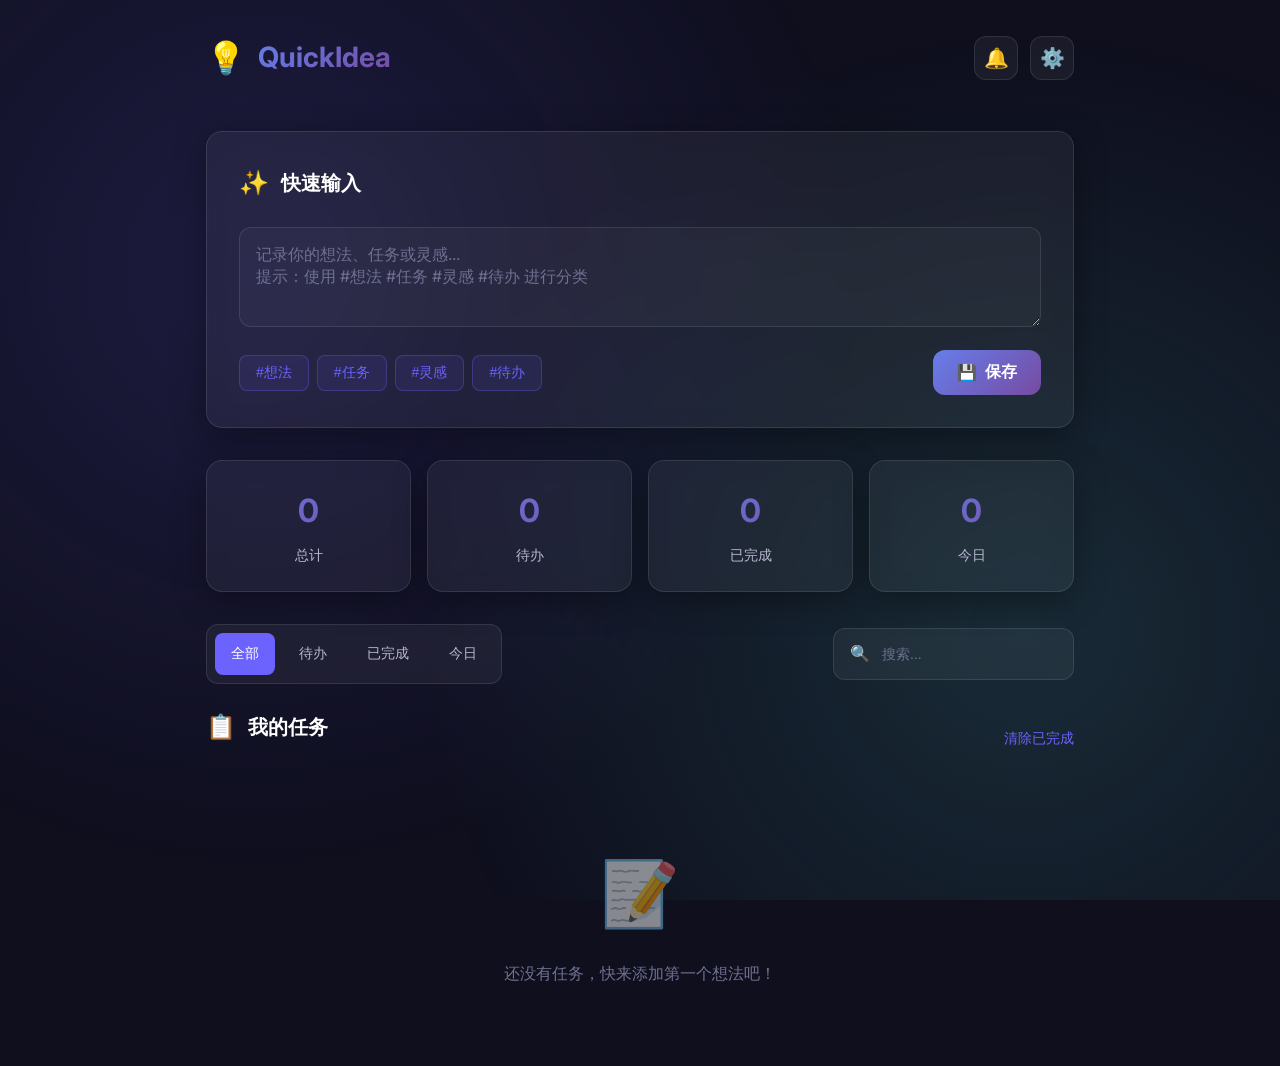
==== quick-idea/index.html @ 9cdc332f "feat: 实现交互式 AI 向导功能 - 添加 InteractiveAIWizard 类，支持逐步引导式任务拆解 - 用户输入 #灵感 标签后自动启动向导 - 支持多轮选择，每次选择后 AI 提供" ====
<!DOCTYPE html>
<html lang="zh-CN">

<head>
    <meta charset="UTF-8">
    <meta name="viewport" content="width=device-width, initial-scale=1.0">
    <meta name="description" content="QuickIdea - 3秒记录想法，0思考管理任务">
    <meta name="theme-color" content="#1a1a2e">
    <title>QuickIdea - 快速想法管理</title>
    <link rel="stylesheet" href="styles.css">
    <link rel="preconnect" href="https://fonts.googleapis.com">
    <link rel="preconnect" href="https://fonts.gstatic.com" crossorigin>
    <link href="https://fonts.googleapis.com/css2?family=Inter:wght@400;500;600;700&display=swap" rel="stylesheet">
</head>

<body>
    <!-- 背景装饰 -->
    <div class="bg-decoration"></div>

    <!-- 主容器 -->
    <div class="container">
        <!-- 头部 -->
        <header class="header">
            <div class="logo">
                <span class="logo-icon">💡</span>
                <h1>QuickIdea</h1>
            </div>
            <div class="header-actions">
                <button id="notificationBtn" class="btn-icon" title="开启提醒">
                    <span class="icon">🔔</span>
                </button>
                <button id="settingsBtn" class="btn-icon" title="设置">
                    <span class="icon">⚙️</span>
                </button>
            </div>
        </header>

        <!-- 快速输入区 -->
        <section class="quick-input-section">
            <div class="glass-card">
                <h2 class="section-title">
                    <span class="icon">✨</span>
                    快速输入
                </h2>
                <form id="quickInputForm">
                    <textarea id="ideaInput" class="idea-input"
                        placeholder="记录你的想法、任务或灵感...&#10;提示：使用 #想法 #任务 #灵感 #待办 进行分类" rows="3"></textarea>

                    <div class="input-actions">
                        <div class="tag-buttons">
                            <button type="button" class="tag-btn" data-tag="想法">#想法</button>
                            <button type="button" class="tag-btn" data-tag="任务">#任务</button>
                            <button type="button" class="tag-btn" data-tag="灵感">#灵感</button>
                            <button type="button" class="tag-btn" data-tag="待办">#待办</button>
                        </div>
                        <button type="submit" class="btn-primary">
                            <span class="icon">💾</span>
                            保存
                        </button>
                    </div>
                </form>

                <!-- AI 分析提示（输入框下方） -->
                <div id="aiPrompt" class="ai-prompt" style="display: none;">
                    <div class="ai-prompt-content glass-card">
                        <span class="icon">💡</span>
                        <span class="ai-prompt-text">检测到灵感，需要 AI 帮你拆解吗？</span>
                        <div class="ai-prompt-actions">
                            <button id="aiAnalyzeBtn" class="btn-ai">✨ AI 智能拆解</button>
                            <button id="aiSkipBtn" class="btn-text-small">📝 直接保存</button>
                        </div>
                    </div>
                </div>
            </div>
        </section>

        <!-- 任务统计 -->
        <section class="stats-section">
            <div class="stats-grid">
                <div class="stat-card glass-card">
                    <div class="stat-value" id="totalCount">0</div>
                    <div class="stat-label">总计</div>
                </div>
                <div class="stat-card glass-card">
                    <div class="stat-value" id="todoCount">0</div>
                    <div class="stat-label">待办</div>
                </div>
                <div class="stat-card glass-card">
                    <div class="stat-value" id="completedCount">0</div>
                    <div class="stat-label">已完成</div>
                </div>
                <div class="stat-card glass-card">
                    <div class="stat-value" id="todayCount">0</div>
                    <div class="stat-label">今日</div>
                </div>
            </div>
        </section>

        <!-- 筛选和搜索 -->
        <section class="filter-section">
            <div class="filter-controls">
                <div class="filter-tabs">
                    <button class="filter-tab active" data-filter="all">全部</button>
                    <button class="filter-tab" data-filter="todo">待办</button>
                    <button class="filter-tab" data-filter="completed">已完成</button>
                    <button class="filter-tab" data-filter="today">今日</button>
                </div>
                <div class="search-box">
                    <span class="icon">🔍</span>
                    <input type="text" id="searchInput" placeholder="搜索...">
                </div>
            </div>
        </section>

        <!-- 任务列表 -->
        <section class="tasks-section">
            <div class="tasks-header">
                <h2 class="section-title">
                    <span class="icon">📋</span>
                    我的任务
                </h2>
                <button id="clearCompletedBtn" class="btn-text">清除已完成</button>
            </div>

            <div id="tasksList" class="tasks-list">
                <!-- 任务项将通过 JavaScript 动态生成 -->
            </div>

            <div id="emptyState" class="empty-state">
                <div class="empty-icon">📝</div>
                <p>还没有任务，快来添加第一个想法吧！</p>
            </div>
        </section>
    </div>

    <!-- 设置面板（模态框） -->
    <div id="settingsModal" class="modal">
        <div class="modal-content glass-card">
            <div class="modal-header">
                <h2>设置</h2>
                <button class="btn-close" id="closeSettingsBtn">×</button>
            </div>
            <div class="modal-body">
                <div class="settings-section">
                    <h3>通知设置</h3>
                    <div class="setting-item">
                        <label>
                            <input type="checkbox" id="morningNotification" checked>
                            <span>晨间提醒（9:00）</span>
                        </label>
                    </div>
                    <div class="setting-item">
                        <label>
                            <input type="checkbox" id="eveningNotification" checked>
                            <span>晚间回顾（21:00）</span>
                        </label>
                    </div>
                </div>

                <div class="settings-section">
                    <h3>🤖 AI 功能设置</h3>
                    <div class="setting-item">
                        <label>Gemini API Key</label>
                        <input type="password" id="geminiApiKey" class="api-key-input"
                            placeholder="输入你的 Gemini API Key">
                        <a href="https://aistudio.google.com/app/apikey" target="_blank" class="help-link">
                            获取 API Key →
                        </a>
                    </div>
                    <div class="setting-item">
                        <label>
                            <input type="checkbox" id="autoAiPrompt" checked>
                            <span>检测到 #灵感 标签时自动提示 AI 分析</span>
                        </label>
                    </div>
                    <button id="testAiConnectionBtn" class="btn-secondary">测试 AI 连接</button>
                </div>

                <div class="settings-section">
                    <h3>数据管理</h3>
                    <button id="exportDataBtn" class="btn-secondary">导出数据</button>
                    <button id="clearDataBtn" class="btn-danger">清除所有数据</button>
                </div>

                <div class="settings-section">
                    <h3>关于</h3>
                    <p class="about-text">
                        QuickIdea v1.0<br>
                        让想法捕捉像发微信一样简单
                    </p>
                </div>
            </div>
        </div>
    </div>

    <!-- AI 分析结果模态框 -->
    <div id="aiAnalysisModal" class="modal">
        <div class="modal-content glass-card">
            <div class="modal-header">
                <h2>🤖 AI 分析结果</h2>
                <button class="btn-close" id="closeAnalysisBtn">×</button>
            </div>
            <div class="modal-body">
                <div id="analysisResult" class="analysis-result">
                    <div class="analysis-loading">
                        <div class="spinner"></div>
                        <p>AI 正在分析中...</p>
                    </div>
                </div>
                <div class="modal-actions">
                    <button id="viewBreakdownBtn" class="btn-primary" style="display: none;">
                        查看拆解方案
                    </button>
                    <button id="saveDirectBtn" class="btn-secondary">
                        直接保存
                    </button>
                </div>
            </div>
        </div>
    </div>

    <!-- 任务拆解预览模态框 -->
    <div id="breakdownModal" class="modal">
        <div class="modal-content glass-card modal-large">
            <div class="modal-header">
                <h2>📋 任务拆解方案</h2>
                <button class="btn-close" id="closeBreakdownBtn">×</button>
            </div>
            <div class="modal-body">
                <div id="breakdownResult" class="breakdown-result">
                    <div class="breakdown-loading">
                        <div class="spinner"></div>
                        <p>AI 正在生成拆解方案...</p>
                    </div>
                </div>
                <div class="modal-actions">
                    <button id="confirmBreakdownBtn" class="btn-primary" style="display: none;">
                        确认并保存
                    </button>
                    <button id="cancelBreakdownBtn" class="btn-secondary">
                        取消
                    </button>
                </div>
            </div>
        </div>
    </div>

    <!-- 日历录入模态框 -->
    <div id="calendarModal" class="modal">
        <div class="modal-content glass-card">
            <div class="modal-header">
                <h2>📅 录入日历</h2>
                <button class="btn-close" id="closeCalendarBtn">×</button>
            </div>
            <div class="modal-body">
                <div class="calendar-info">
                    <div class="info-row">
                        <span class="info-label">任务：</span>
                        <span id="calendarTaskName" class="info-value"></span>
                    </div>
                    <div class="info-row">
                        <span class="info-label">建议完成日期：</span>
                        <span id="calendarDueDate" class="info-value"></span>
                    </div>
                    <div class="info-row">
                        <span class="info-label">距离现在：</span>
                        <span id="calendarDaysUntil" class="info-value"></span>
                    </div>
                </div>

                <div class="calendar-options">
                    <h3>录入方式：</h3>
                    <label class="radio-option">
                        <input type="radio" name="calendarType" value="ical" checked>
                        <span>📥 下载 iCal 文件（推荐）</span>
                    </label>
                    <label class="radio-option">
                        <input type="radio" name="calendarType" value="google">
                        <span>📆 Google Calendar（即将推出）</span>
                    </label>
                    <label class="radio-option">
                        <input type="radio" name="calendarType" value="feishu">
                        <span>📱 飞书日历（即将推出）</span>
                    </label>
                </div>

                <div class="modal-actions">
                    <button id="confirmCalendarBtn" class="btn-primary">
                        确认录入
                    </button>
                    <button id="skipCalendarBtn" class="btn-secondary">
                        跳过
                    </button>
                </div>
            </div>
        </div>
    </div>

    <script type="module" src="expert-prompts.js"></script>
    <script type="module" src="ai-assistant.js"></script>
    <script type="module" src="ai-wizard.js"></script>
    <script type="module" src="calendar-integration.js"></script>
    <script src="app.js"></script>
    <script src="notification.js"></script>
</body>

</html>
---- quick-idea/styles.css ----
:root {
    /* 颜色系统 */
    --color-bg-primary: #0f0f1e;
    --color-bg-secondary: #1a1a2e;
    --color-bg-tertiary: #16213e;

    --color-accent-primary: #6c63ff;
    --color-accent-secondary: #4ecdc4;
    --color-accent-gradient: linear-gradient(135deg, #667eea 0%, #764ba2 100%);

    --color-text-primary: #ffffff;
    --color-text-secondary: #b8b8d1;
    --color-text-muted: #6e7191;

    --color-success: #4ade80;
    --color-warning: #fbbf24;
    --color-danger: #f87171;

    /* 玻璃态效果 */
    --glass-bg: rgba(255, 255, 255, 0.05);
    --glass-border: rgba(255, 255, 255, 0.1);
    --glass-shadow: 0 8px 32px 0 rgba(0, 0, 0, 0.37);

    /* 间距 */
    --spacing-xs: 0.5rem;
    --spacing-sm: 0.75rem;
    --spacing-md: 1rem;
    --spacing-lg: 1.5rem;
    --spacing-xl: 2rem;
    --spacing-2xl: 3rem;

    /* 圆角 */
    --radius-sm: 8px;
    --radius-md: 12px;
    --radius-lg: 16px;
    --radius-xl: 24px;

    /* 动画 */
    --transition-fast: 0.15s ease;
    --transition-base: 0.3s ease;
    --transition-slow: 0.5s ease;
}

* {
    margin: 0;
    padding: 0;
    box-sizing: border-box;
}

body {
    font-family: 'Inter', -apple-system, BlinkMacSystemFont, 'Segoe UI', sans-serif;
    background: var(--color-bg-primary);
    color: var(--color-text-primary);
    line-height: 1.6;
    min-height: 100vh;
    overflow-x: hidden;
}

/* 背景装饰 */
.bg-decoration {
    position: fixed;
    top: 0;
    left: 0;
    width: 100%;
    height: 100%;
    background:
        radial-gradient(circle at 20% 30%, rgba(108, 99, 255, 0.15) 0%, transparent 50%),
        radial-gradient(circle at 80% 70%, rgba(78, 205, 196, 0.15) 0%, transparent 50%);
    pointer-events: none;
    z-index: 0;
}

.container {
    position: relative;
    max-width: 900px;
    margin: 0 auto;
    padding: var(--spacing-xl) var(--spacing-md);
    z-index: 1;
}

/* 玻璃卡片 */
.glass-card {
    background: var(--glass-bg);
    backdrop-filter: blur(10px);
    -webkit-backdrop-filter: blur(10px);
    border: 1px solid var(--glass-border);
    border-radius: var(--radius-lg);
    box-shadow: var(--glass-shadow);
    transition: all var(--transition-base);
}

.glass-card:hover {
    border-color: rgba(255, 255, 255, 0.15);
    box-shadow: 0 12px 40px 0 rgba(0, 0, 0, 0.5);
}

/* 头部 */
.header {
    display: flex;
    justify-content: space-between;
    align-items: center;
    margin-bottom: var(--spacing-2xl);
    animation: fadeInDown 0.6s ease;
}

.logo {
    display: flex;
    align-items: center;
    gap: var(--spacing-sm);
}

.logo-icon {
    font-size: 2rem;
    animation: float 3s ease-in-out infinite;
}

.logo h1 {
    font-size: 1.75rem;
    font-weight: 700;
    background: var(--color-accent-gradient);
    -webkit-background-clip: text;
    -webkit-text-fill-color: transparent;
    background-clip: text;
}

.header-actions {
    display: flex;
    gap: var(--spacing-sm);
}

.btn-icon {
    width: 44px;
    height: 44px;
    border: none;
    background: var(--glass-bg);
    border: 1px solid var(--glass-border);
    border-radius: var(--radius-md);
    cursor: pointer;
    transition: all var(--transition-fast);
    font-size: 1.25rem;
}

.btn-icon:hover {
    background: rgba(255, 255, 255, 0.1);
    transform: translateY(-2px);
}

/* 快速输入区 */
.quick-input-section {
    margin-bottom: var(--spacing-xl);
    animation: fadeInUp 0.6s ease 0.1s backwards;
}

.section-title {
    display: flex;
    align-items: center;
    gap: var(--spacing-sm);
    font-size: 1.25rem;
    font-weight: 600;
    margin-bottom: var(--spacing-lg);
    color: var(--color-text-primary);
}

.section-title .icon {
    font-size: 1.5rem;
}

.glass-card {
    padding: var(--spacing-xl);
}

.idea-input {
    width: 100%;
    min-height: 100px;
    padding: var(--spacing-md);
    background: rgba(255, 255, 255, 0.03);
    border: 1px solid var(--glass-border);
    border-radius: var(--radius-md);
    color: var(--color-text-primary);
    font-family: inherit;
    font-size: 1rem;
    resize: vertical;
    transition: all var(--transition-base);
}

.idea-input:focus {
    outline: none;
    border-color: var(--color-accent-primary);
    background: rgba(255, 255, 255, 0.05);
    box-shadow: 0 0 0 3px rgba(108, 99, 255, 0.1);
}

.idea-input::placeholder {
    color: var(--color-text-muted);
}

.input-actions {
    display: flex;
    justify-content: space-between;
    align-items: center;
    margin-top: var(--spacing-md);
    gap: var(--spacing-md);
    flex-wrap: wrap;
}

.tag-buttons {
    display: flex;
    gap: var(--spacing-xs);
    flex-wrap: wrap;
}

.tag-btn {
    padding: var(--spacing-xs) var(--spacing-md);
    background: rgba(108, 99, 255, 0.1);
    border: 1px solid rgba(108, 99, 255, 0.3);
    border-radius: var(--radius-sm);
    color: var(--color-accent-primary);
    font-size: 0.875rem;
    cursor: pointer;
    transition: all var(--transition-fast);
}

.tag-btn:hover {
    background: rgba(108, 99, 255, 0.2);
    transform: translateY(-1px);
}

.tag-btn.active {
    background: var(--color-accent-primary);
    color: white;
}

.btn-primary {
    padding: var(--spacing-sm) var(--spacing-lg);
    background: var(--color-accent-gradient);
    border: none;
    border-radius: var(--radius-md);
    color: white;
    font-weight: 600;
    font-size: 1rem;
    cursor: pointer;
    display: flex;
    align-items: center;
    gap: var(--spacing-xs);
    transition: all var(--transition-base);
}

.btn-primary:hover {
    transform: translateY(-2px);
    box-shadow: 0 8px 20px rgba(108, 99, 255, 0.4);
}

.btn-primary:active {
    transform: translateY(0);
}

/* 统计卡片 */
.stats-section {
    margin-bottom: var(--spacing-xl);
    animation: fadeInUp 0.6s ease 0.2s backwards;
}

.stats-grid {
    display: grid;
    grid-template-columns: repeat(auto-fit, minmax(150px, 1fr));
    gap: var(--spacing-md);
}

.stat-card {
    padding: var(--spacing-lg);
    text-align: center;
}

.stat-value {
    font-size: 2rem;
    font-weight: 700;
    background: var(--color-accent-gradient);
    -webkit-background-clip: text;
    -webkit-text-fill-color: transparent;
    background-clip: text;
}

.stat-label {
    font-size: 0.875rem;
    color: var(--color-text-secondary);
    margin-top: var(--spacing-xs);
}

/* 筛选区 */
.filter-section {
    margin-bottom: var(--spacing-lg);
    animation: fadeInUp 0.6s ease 0.3s backwards;
}

.filter-controls {
    display: flex;
    justify-content: space-between;
    align-items: center;
    gap: var(--spacing-md);
    flex-wrap: wrap;
}

.filter-tabs {
    display: flex;
    gap: var(--spacing-xs);
    background: var(--glass-bg);
    padding: var(--spacing-xs);
    border-radius: var(--radius-md);
    border: 1px solid var(--glass-border);
}

.filter-tab {
    padding: var(--spacing-sm) var(--spacing-md);
    background: transparent;
    border: none;
    border-radius: var(--radius-sm);
    color: var(--color-text-secondary);
    font-size: 0.875rem;
    cursor: pointer;
    transition: all var(--transition-fast);
}

.filter-tab:hover {
    color: var(--color-text-primary);
}

.filter-tab.active {
    background: var(--color-accent-primary);
    color: white;
}

.search-box {
    display: flex;
    align-items: center;
    gap: var(--spacing-sm);
    background: var(--glass-bg);
    border: 1px solid var(--glass-border);
    border-radius: var(--radius-md);
    padding: var(--spacing-sm) var(--spacing-md);
    min-width: 200px;
}

.search-box input {
    background: transparent;
    border: none;
    color: var(--color-text-primary);
    font-size: 0.875rem;
    width: 100%;
}

.search-box input:focus {
    outline: none;
}

.search-box input::placeholder {
    color: var(--color-text-muted);
}

/* 任务列表 */
.tasks-section {
    animation: fadeInUp 0.6s ease 0.4s backwards;
}

.tasks-header {
    display: flex;
    justify-content: space-between;
    align-items: center;
    margin-bottom: var(--spacing-lg);
}

.btn-text {
    background: none;
    border: none;
    color: var(--color-accent-primary);
    font-size: 0.875rem;
    cursor: pointer;
    transition: all var(--transition-fast);
}

.btn-text:hover {
    color: var(--color-accent-secondary);
    text-decoration: underline;
}

.tasks-list {
    display: flex;
    flex-direction: column;
    gap: var(--spacing-md);
}

.task-item {
    background: var(--glass-bg);
    border: 1px solid var(--glass-border);
    border-radius: var(--radius-md);
    padding: var(--spacing-lg);
    display: flex;
    align-items: flex-start;
    gap: var(--spacing-md);
    transition: all var(--transition-base);
    animation: slideIn 0.3s ease;
}

.task-item:hover {
    border-color: rgba(255, 255, 255, 0.2);
    transform: translateX(4px);
}

.task-item.completed {
    opacity: 0.6;
}

.task-item.completed .task-content {
    text-decoration: line-through;
    color: var(--color-text-muted);
}

.task-checkbox {
    width: 24px;
    height: 24px;
    border: 2px solid var(--color-accent-primary);
    border-radius: 6px;
    cursor: pointer;
    flex-shrink: 0;
    display: flex;
    align-items: center;
    justify-content: center;
    transition: all var(--transition-fast);
}

.task-checkbox:hover {
    background: rgba(108, 99, 255, 0.1);
}

.task-checkbox.checked {
    background: var(--color-accent-primary);
}

.task-checkbox.checked::after {
    content: '✓';
    color: white;
    font-size: 14px;
    font-weight: bold;
}

.task-body {
    flex: 1;
}

.task-content {
    font-size: 1rem;
    color: var(--color-text-primary);
    margin-bottom: var(--spacing-xs);
    word-break: break-word;
}

.task-meta {
    display: flex;
    align-items: center;
    gap: var(--spacing-md);
    flex-wrap: wrap;
}

.task-tags {
    display: flex;
    gap: var(--spacing-xs);
}

.task-tag {
    padding: 2px 8px;
    background: rgba(108, 99, 255, 0.15);
    border-radius: 4px;
    font-size: 0.75rem;
    color: var(--color-accent-primary);
}

.task-time {
    font-size: 0.75rem;
    color: var(--color-text-muted);
}

.task-actions {
    display: flex;
    gap: var(--spacing-xs);
}

.btn-delete {
    padding: var(--spacing-xs);
    background: rgba(248, 113, 113, 0.1);
    border: 1px solid rgba(248, 113, 113, 0.3);
    border-radius: var(--radius-sm);
    color: var(--color-danger);
    cursor: pointer;
    transition: all var(--transition-fast);
    font-size: 1rem;
}

.btn-delete:hover {
    background: rgba(248, 113, 113, 0.2);
}

.empty-state {
    text-align: center;
    padding: var(--spacing-2xl);
    color: var(--color-text-muted);
}

.empty-icon {
    font-size: 4rem;
    margin-bottom: var(--spacing-md);
    opacity: 0.5;
}

/* 模态框 */
.modal {
    display: none;
    position: fixed;
    top: 0;
    left: 0;
    width: 100%;
    height: 100%;
    background: rgba(0, 0, 0, 0.7);
    backdrop-filter: blur(5px);
    z-index: 1000;
    align-items: center;
    justify-content: center;
    animation: fadeIn 0.3s ease;
}

.modal.active {
    display: flex;
}

.modal-content {
    max-width: 500px;
    width: 90%;
    max-height: 80vh;
    overflow-y: auto;
    animation: scaleIn 0.3s ease;
}

.modal-header {
    display: flex;
    justify-content: space-between;
    align-items: center;
    margin-bottom: var(--spacing-lg);
}

.modal-header h2 {
    font-size: 1.5rem;
}

.btn-close {
    width: 32px;
    height: 32px;
    border: none;
    background: rgba(255, 255, 255, 0.1);
    border-radius: 50%;
    color: var(--color-text-primary);
    font-size: 1.5rem;
    cursor: pointer;
    transition: all var(--transition-fast);
    line-height: 1;
}

.btn-close:hover {
    background: rgba(255, 255, 255, 0.2);
    transform: rotate(90deg);
}

.settings-section {
    margin-bottom: var(--spacing-xl);
}

.settings-section h3 {
    font-size: 1rem;
    margin-bottom: var(--spacing-md);
    color: var(--color-text-secondary);
}

.setting-item {
    margin-bottom: var(--spacing-md);
}

.setting-item label {
    display: flex;
    align-items: center;
    gap: var(--spacing-sm);
    cursor: pointer;
}

.setting-item input[type="checkbox"] {
    width: 20px;
    height: 20px;
    cursor: pointer;
}

.btn-secondary,
.btn-danger {
    width: 100%;
    padding: var(--spacing-sm) var(--spacing-md);
    border: none;
    border-radius: var(--radius-md);
    font-size: 0.875rem;
    font-weight: 600;
    cursor: pointer;
    transition: all var(--transition-base);
    margin-bottom: var(--spacing-sm);
}

.btn-secondary {
    background: rgba(78, 205, 196, 0.2);
    color: var(--color-accent-secondary);
    border: 1px solid rgba(78, 205, 196, 0.3);
}

.btn-secondary:hover {
    background: rgba(78, 205, 196, 0.3);
}

.btn-danger {
    background: rgba(248, 113, 113, 0.2);
    color: var(--color-danger);
    border: 1px solid rgba(248, 113, 113, 0.3);
}

.btn-danger:hover {
    background: rgba(248, 113, 113, 0.3);
}

.about-text {
    font-size: 0.875rem;
    color: var(--color-text-secondary);
    line-height: 1.8;
}

/* 动画 */
@keyframes fadeIn {
    from {
        opacity: 0;
    }

    to {
        opacity: 1;
    }
}

@keyframes fadeInDown {
    from {
        opacity: 0;
        transform: translateY(-20px);
    }

    to {
        opacity: 1;
        transform: translateY(0);
    }
}

@keyframes fadeInUp {
    from {
        opacity: 0;
        transform: translateY(20px);
    }

    to {
        opacity: 1;
        transform: translateY(0);
    }
}

@keyframes slideIn {
    from {
        opacity: 0;
        transform: translateX(-20px);
    }

    to {
        opacity: 1;
        transform: translateX(0);
    }
}

@keyframes scaleIn {
    from {
        opacity: 0;
        transform: scale(0.9);
    }

    to {
        opacity: 1;
        transform: scale(1);
    }
}

@keyframes float {

    0%,
    100% {
        transform: translateY(0);
    }

    50% {
        transform: translateY(-10px);
    }
}

/* 响应式设计 */
@media (max-width: 768px) {
    .container {
        padding: var(--spacing-md);
    }

    .logo h1 {
        font-size: 1.5rem;
    }

    .stats-grid {
        grid-template-columns: repeat(2, 1fr);
    }

    .filter-controls {
        flex-direction: column;
        align-items: stretch;
    }

    .search-box {
        width: 100%;
    }

    .input-actions {
        flex-direction: column;
        align-items: stretch;
    }

    .btn-primary {
        width: 100%;
        justify-content: center;
    }
}

/* AI 功能样式 */

/* AI 提示框 */
.ai-prompt {
    margin-top: var(--spacing-md);
    animation: slideInDown 0.3s ease;
}

.ai-prompt-content {
    padding: var(--spacing-md);
    display: flex;
    align-items: center;
    gap: var(--spacing-md);
    flex-wrap: wrap;
}

.ai-prompt-text {
    flex: 1;
    color: var(--color-text-secondary);
    font-size: 0.875rem;
}

.ai-prompt-actions {
    display: flex;
    gap: var(--spacing-sm);
}

.btn-ai {
    padding: var(--spacing-xs) var(--spacing-md);
    background: linear-gradient(135deg, #667eea 0%, #764ba2 100%);
    border: none;
    border-radius: var(--radius-sm);
    color: white;
    font-size: 0.875rem;
    font-weight: 600;
    cursor: pointer;
    transition: all var(--transition-base);
    display: flex;
    align-items: center;
    gap: var(--spacing-xs);
}

.btn-ai:hover {
    transform: translateY(-2px);
    box-shadow: 0 4px 12px rgba(108, 99, 255, 0.4);
}

.btn-text-small {
    padding: var(--spacing-xs) var(--spacing-md);
    background: transparent;
    border: 1px solid var(--glass-border);
    border-radius: var(--radius-sm);
    color: var(--color-text-secondary);
    font-size: 0.875rem;
    cursor: pointer;
    transition: all var(--transition-fast);
}

.btn-text-small:hover {
    background: rgba(255, 255, 255, 0.05);
    color: var(--color-text-primary);
}

/* AI 分析结果 */
.analysis-result,
.breakdown-result {
    min-height: 200px;
}

.analysis-loading,
.breakdown-loading {
    display: flex;
    flex-direction: column;
    align-items: center;
    justify-content: center;
    padding: var(--spacing-2xl);
    gap: var(--spacing-md);
}

.spinner {
    width: 40px;
    height: 40px;
    border: 3px solid rgba(108, 99, 255, 0.2);
    border-top-color: var(--color-accent-primary);
    border-radius: 50%;
    animation: spin 0.8s linear infinite;
}

@keyframes spin {
    to {
        transform: rotate(360deg);
    }
}

.analysis-info {
    background: rgba(255, 255, 255, 0.03);
    border-radius: var(--radius-md);
    padding: var(--spacing-lg);
}

.analysis-row {
    display: flex;
    justify-content: space-between;
    align-items: center;
    padding: var(--spacing-sm) 0;
    border-bottom: 1px solid var(--glass-border);
}

.analysis-row:last-child {
    border-bottom: none;
}

.analysis-label {
    color: var(--color-text-secondary);
    font-size: 0.875rem;
}

.analysis-value {
    color: var(--color-text-primary);
    font-weight: 600;
}

.analysis-value.complexity-simple {
    color: var(--color-success);
}

.analysis-value.complexity-medium {
    color: var(--color-warning);
}

.analysis-value.complexity-complex {
    color: var(--color-danger);
}

.expert-badge {
    display: inline-flex;
    align-items: center;
    gap: var(--spacing-xs);
    padding: var(--spacing-xs) var(--spacing-md);
    background: rgba(108, 99, 255, 0.2);
    border-radius: var(--radius-sm);
    font-size: 0.875rem;
}

.analysis-reasoning {
    margin-top: var(--spacing-md);
    padding: var(--spacing-md);
    background: rgba(78, 205, 196, 0.1);
    border-left: 3px solid var(--color-accent-secondary);
    border-radius: var(--radius-sm);
    font-size: 0.875rem;
    color: var(--color-text-secondary);
    line-height: 1.6;
}

/* 任务拆解列表 */
.breakdown-header {
    margin-bottom: var(--spacing-lg);
}

.breakdown-expert {
    display: flex;
    align-items: center;
    gap: var(--spacing-sm);
    color: var(--color-text-secondary);
    font-size: 0.875rem;
}

.breakdown-steps {
    display: flex;
    flex-direction: column;
    gap: var(--spacing-md);
    margin-bottom: var(--spacing-lg);
}

.breakdown-step {
    background: rgba(255, 255, 255, 0.03);
    border: 1px solid var(--glass-border);
    border-radius: var(--radius-md);
    padding: var(--spacing-md);
    transition: all var(--transition-fast);
}

.breakdown-step:hover {
    border-color: rgba(255, 255, 255, 0.15);
    transform: translateX(4px);
}

.step-header {
    display: flex;
    align-items: flex-start;
    gap: var(--spacing-sm);
    margin-bottom: var(--spacing-xs);
}

.step-number {
    width: 24px;
    height: 24px;
    background: var(--color-accent-gradient);
    border-radius: 50%;
    display: flex;
    align-items: center;
    justify-content: center;
    font-size: 0.75rem;
    font-weight: 600;
    flex-shrink: 0;
}

.step-content {
    flex: 1;
    color: var(--color-text-primary);
    font-size: 0.9375rem;
}

.step-meta {
    display: flex;
    gap: var(--spacing-md);
    margin-top: var(--spacing-xs);
    font-size: 0.75rem;
}

.step-time {
    color: var(--color-accent-secondary);
}

.step-priority {
    padding: 2px 8px;
    border-radius: 4px;
    font-weight: 600;
}

.step-priority.high {
    background: rgba(248, 113, 113, 0.2);
    color: var(--color-danger);
}

.step-priority.medium {
    background: rgba(251, 191, 36, 0.2);
    color: var(--color-warning);
}

.step-priority.low {
    background: rgba(74, 222, 128, 0.2);
    color: var(--color-success);
}

.breakdown-summary {
    background: rgba(108, 99, 255, 0.1);
    border-radius: var(--radius-md);
    padding: var(--spacing-md);
    margin-bottom: var(--spacing-md);
}

.summary-row {
    display: flex;
    justify-content: space-between;
    padding: var(--spacing-xs) 0;
    font-size: 0.875rem;
}

.summary-label {
    color: var(--color-text-secondary);
}

.summary-value {
    color: var(--color-text-primary);
    font-weight: 600;
}

.breakdown-suggestions {
    padding: var(--spacing-md);
    background: rgba(78, 205, 196, 0.1);
    border-left: 3px solid var(--color-accent-secondary);
    border-radius: var(--radius-sm);
    font-size: 0.875rem;
    color: var(--color-text-secondary);
    line-height: 1.6;
}

.breakdown-suggestions strong {
    color: var(--color-text-primary);
}

/* 日历录入 */
.calendar-info {
    background: rgba(255, 255, 255, 0.03);
    border-radius: var(--radius-md);
    padding: var(--spacing-lg);
    margin-bottom: var(--spacing-lg);
}

.info-row {
    display: flex;
    justify-content: space-between;
    align-items: center;
    padding: var(--spacing-sm) 0;
    border-bottom: 1px solid var(--glass-border);
}

.info-row:last-child {
    border-bottom: none;
}

.info-label {
    color: var(--color-text-secondary);
    font-size: 0.875rem;
}

.info-value {
    color: var(--color-text-primary);
    font-weight: 600;
}

.calendar-options {
    margin-bottom: var(--spacing-lg);
}

.calendar-options h3 {
    font-size: 1rem;
    margin-bottom: var(--spacing-md);
    color: var(--color-text-secondary);
}

.radio-option {
    display: flex;
    align-items: center;
    gap: var(--spacing-sm);
    padding: var(--spacing-md);
    background: rgba(255, 255, 255, 0.03);
    border: 1px solid var(--glass-border);
    border-radius: var(--radius-md);
    margin-bottom: var(--spacing-sm);
    cursor: pointer;
    transition: all var(--transition-fast);
}

.radio-option:hover {
    background: rgba(255, 255, 255, 0.05);
    border-color: rgba(255, 255, 255, 0.15);
}

.radio-option input[type="radio"] {
    width: 18px;
    height: 18px;
    cursor: pointer;
}

.radio-option span {
    color: var(--color-text-primary);
    font-size: 0.875rem;
}

/* 模态框动作按钮 */
.modal-actions {
    display: flex;
    gap: var(--spacing-sm);
    margin-top: var(--spacing-lg);
}

.modal-actions .btn-primary,
.modal-actions .btn-secondary {
    flex: 1;
    margin-bottom: 0;
}

/* 大尺寸模态框 */
.modal-large {
    max-width: 700px;
}

/* API Key 输入 */
.api-key-input {
    width: 100%;
    padding: var(--spacing-sm) var(--spacing-md);
    background: rgba(255, 255, 255, 0.03);
    border: 1px solid var(--glass-border);
    border-radius: var(--radius-md);
    color: var(--color-text-primary);
    font-family: 'Courier New', monospace;
    font-size: 0.875rem;
    margin-top: var(--spacing-xs);
    margin-bottom: var(--spacing-xs);
    transition: all var(--transition-base);
}

.api-key-input:focus {
    outline: none;
    border-color: var(--color-accent-primary);
    background: rgba(255, 255, 255, 0.05);
    box-shadow: 0 0 0 3px rgba(108, 99, 255, 0.1);
}

.help-link {
    color: var(--color-accent-secondary);
    font-size: 0.75rem;
    text-decoration: none;
    transition: all var(--transition-fast);
}

.help-link:hover {
    color: var(--color-accent-primary);
    text-decoration: underline;
}

/* 滑入动画 */
@keyframes slideInDown {
    from {
        opacity: 0;
        transform: translateY(-10px);
    }

    to {
        opacity: 1;
        transform: translateY(0);
    }
}

/* 响应式设计 - AI 功能 */
@media (max-width: 768px) {
    .ai-prompt-content {
        flex-direction: column;
        align-items: stretch;
    }

    .ai-prompt-actions {
        width: 100%;
        flex-direction: column;
    }

    .btn-ai,
    .btn-text-small {
        width: 100%;
        justify-content: center;
    }

    .modal-actions {
        flex-direction: column;
    }

    .breakdown-steps {
        gap: var(--spacing-sm);
    }

    .step-meta {
        flex-direction: column;
        gap: var(--spacing-xs);
    }
}

/* Toast 通知动画 */
@keyframes slideInRight {
    from {
        transform: translateX(100%);
        opacity: 0;
    }

    to {
        transform: translateX(0);
        opacity: 1;
    }
}

@keyframes slideOutRight {
    from {
        transform: translateX(0);
        opacity: 1;
    }

    to {
        transform: translateX(100%);
        opacity: 0;
    }
}
/* ==========================================
   AI 向导样式
   ========================================== */

/* 向导模态框 */
.wizard-content {
    max-width: 700px !important;
    padding: var(--spacing-xl);
}

/* 向导头部 */
.wizard-header {
    display: flex;
    justify-content: space-between;
    align-items: center;
    margin-bottom: var(--spacing-lg);
    padding-bottom: var(--spacing-md);
    border-bottom: 1px solid var(--glass-border);
}

.wizard-header h3 {
    font-size: 1.5rem;
    font-weight: 600;
    color: var(--color-text-primary);
}

.close-btn {
    width: 36px;
    height: 36px;
    border: none;
    background: rgba(255, 255, 255, 0.1);
    border-radius: 50%;
    color: var(--color-text-primary);
    font-size: 1.5rem;
    cursor: pointer;
    transition: all var(--transition-fast);
    line-height: 1;
    display: flex;
    align-items: center;
    justify-content: center;
}

.close-btn:hover {
    background: rgba(255, 255, 255, 0.2);
    transform: rotate(90deg);
}

/* 进度条 */
.wizard-progress {
    margin-bottom: var(--spacing-lg);
}

.progress-bar {
    height: 6px;
    background: rgba(255, 255, 255, 0.1);
    border-radius: 3px;
    overflow: hidden;
    margin-bottom: var(--spacing-xs);
}

.progress-fill {
    height: 100%;
    background: var(--color-accent-gradient);
    border-radius: 3px;
    transition: width 0.5s ease;
}

.progress-text {
    font-size: 0.875rem;
    color: var(--color-text-secondary);
}

/* 上下文摘要 */
.wizard-context {
    margin-bottom: var(--spacing-lg);
    padding: var(--spacing-md);
    background: rgba(108, 99, 255, 0.1);
    border: 1px solid rgba(108, 99, 255, 0.2);
    border-radius: var(--radius-md);
}

.context-summary {
    font-size: 0.875rem;
    color: var(--color-text-secondary);
    line-height: 1.6;
}

.context-summary strong {
    color: var(--color-text-primary);
    margin-right: var(--spacing-xs);
}

/* 向导主体 */
.wizard-body {
    margin-bottom: var(--spacing-xl);
}

.wizard-question {
    margin-bottom: var(--spacing-lg);
}

.wizard-question h4 {
    font-size: 1.25rem;
    font-weight: 600;
    color: var(--color-text-primary);
    margin-bottom: var(--spacing-sm);
}

.question-description {
    font-size: 0.875rem;
    color: var(--color-text-secondary);
    line-height: 1.6;
}

/* 选项卡片 */
.wizard-options {
    display: flex;
    flex-direction: column;
    gap: var(--spacing-md);
}

.option-card {
    position: relative;
    display: block;
    padding: var(--spacing-lg);
    background: var(--glass-bg);
    border: 2px solid var(--glass-border);
    border-radius: var(--radius-md);
    cursor: pointer;
    transition: all var(--transition-base);
}

.option-card:hover {
    border-color: rgba(108, 99, 255, 0.5);
    background: rgba(255, 255, 255, 0.08);
    transform: translateX(4px);
}

.option-card input[type="radio"] {
    position: absolute;
    opacity: 0;
    pointer-events: none;
}

.option-card input[type="radio"]:checked + .option-content {
    border-left: 3px solid var(--color-accent-primary);
}

.option-card:has(input:checked) {
    border-color: var(--color-accent-primary);
    background: rgba(108, 99, 255, 0.1);
}

.option-content {
    padding-left: var(--spacing-md);
}

.option-header {
    display: flex;
    align-items: center;
    gap: var(--spacing-sm);
    margin-bottom: var(--spacing-sm);
}

.option-icon {
    font-size: 1.5rem;
}

.option-label {
    font-size: 1.125rem;
    font-weight: 600;
    color: var(--color-text-primary);
}

.option-data {
    font-size: 0.875rem;
    color: var(--color-accent-secondary);
    margin-bottom: var(--spacing-xs);
    padding-left: calc(1.5rem + var(--spacing-sm));
}

.option-suggestion {
    font-size: 0.875rem;
    color: var(--color-text-secondary);
    line-height: 1.5;
    padding-left: calc(1.5rem + var(--spacing-sm));
}

/* 下一步提示 */
.next-step-hint {
    margin-top: var(--spacing-lg);
    padding: var(--spacing-md);
    background: rgba(78, 205, 196, 0.1);
    border-left: 3px solid var(--color-accent-secondary);
    border-radius: var(--radius-sm);
    font-size: 0.875rem;
    color: var(--color-text-secondary);
}

/* 向导操作按钮 */
.wizard-actions {
    display: flex;
    gap: var(--spacing-md);
    justify-content: flex-end;
    padding-top: var(--spacing-lg);
    border-top: 1px solid var(--glass-border);
}

.wizard-actions .btn-secondary {
    width: auto;
    margin-bottom: 0;
}

.wizard-actions .btn-primary {
    width: auto;
}

/* 加载状态 */
.wizard-loading {
    text-align: center;
    padding: var(--spacing-2xl);
}

.loading-spinner {
    width: 50px;
    height: 50px;
    margin: 0 auto var(--spacing-lg);
    border: 4px solid rgba(108, 99, 255, 0.2);
    border-top-color: var(--color-accent-primary);
    border-radius: 50%;
    animation: spin 1s linear infinite;
}

.wizard-loading p {
    color: var(--color-text-secondary);
    font-size: 0.875rem;
}

@keyframes spin {
    to {
        transform: rotate(360deg);
    }
}

/* 响应式 - 向导 */
@media (max-width: 768px) {
    .wizard-content {
        max-width: 95% !important;
        padding: var(--spacing-md);
    }

    .wizard-actions {
        flex-direction: column;
    }

    .wizard-actions .btn-secondary,
    .wizard-actions .btn-primary {
        width: 100%;
    }

    .option-card {
        padding: var(--spacing-md);
    }
}
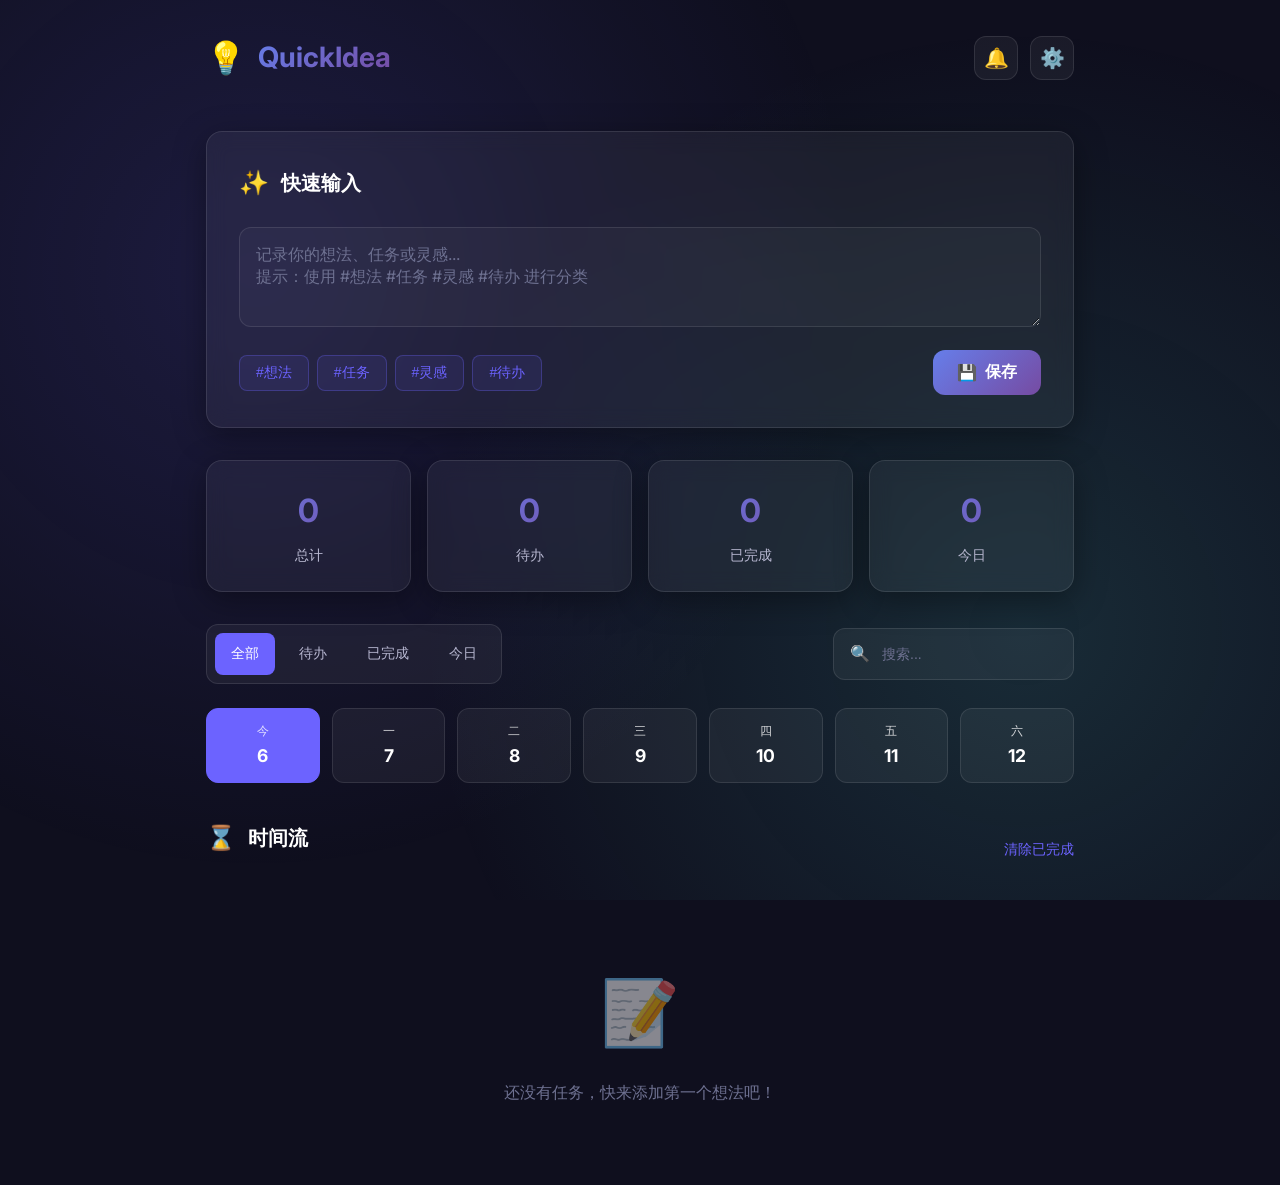
==== commit e61cec47: "feat: 混合动力待办展示系统 (Hybrid Power) - AI 焦点、微缩日历、智能时间轴" ====
--- a/quick-idea/index.html
+++ b/quick-idea/index.html
@@ -64,13 +64,23 @@
                 <div id="aiPrompt" class="ai-prompt" style="display: none;">
                     <div class="ai-prompt-content glass-card">
                         <span class="icon">💡</span>
-                        <span class="ai-prompt-text">检测到灵感，需要 AI 帮你拆解吗？</span>
+                        <span id="aiPromptLabel" class="ai-prompt-text">检测到灵感，需要 AI 帮你拆解吗？</span>
                         <div class="ai-prompt-actions">
                             <button id="aiAnalyzeBtn" class="btn-ai">✨ AI 智能拆解</button>
                             <button id="aiSkipBtn" class="btn-text-small">📝 直接保存</button>
                         </div>
                     </div>
                 </div>
+
+                <!-- AI 向导内联容器 -->
+                <div id="aiWizardInlineContainer"></div>
+            </div>
+        </section>
+
+        <!-- 今日焦点 -->
+        <section id="todayFocusSection" class="today-focus-section" style="display: none;">
+            <div id="todayFocusTile" class="today-focus-tile glass-card">
+                <!-- 由 AI 动态生成具体焦点任务 -->
             </div>
         </section>
 
@@ -112,18 +122,28 @@
             </div>
         </section>
 
-        <!-- 任务列表 -->
-        <section class="tasks-section">
+        <!-- 微缩日历导航 -->
+        <section class="timeline-nav-section">
+            <div id="miniCalendar" class="mini-calendar">
+                <!-- 动态生成未来 7 天的日期 -->
+            </div>
+        </section>
+
+        <!-- 任务列表 (时间轴模式封装) -->
+        <section class="tasks-section timeline-view">
             <div class="tasks-header">
                 <h2 class="section-title">
-                    <span class="icon">📋</span>
-                    我的任务
+                    <span class="icon">⌛</span>
+                    时间流
                 </h2>
                 <button id="clearCompletedBtn" class="btn-text">清除已完成</button>
             </div>
 
-            <div id="tasksList" class="tasks-list">
-                <!-- 任务项将通过 JavaScript 动态生成 -->
+            <div class="timeline-container">
+                <div class="timeline-line"></div>
+                <div id="tasksList" class="tasks-list">
+                    <!-- 任务项将通过 JavaScript 动态生成 -->
+                </div>
             </div>
 
             <div id="emptyState" class="empty-state">
@@ -160,12 +180,18 @@
                 <div class="settings-section">
                     <h3>🤖 AI 功能设置</h3>
                     <div class="setting-item">
-                        <label>Gemini API Key</label>
-                        <input type="password" id="geminiApiKey" class="api-key-input"
-                            placeholder="输入你的 Gemini API Key">
-                        <a href="https://aistudio.google.com/app/apikey" target="_blank" class="help-link">
-                            获取 API Key →
-                        </a>
+                        <label for="aiModelSelect">选择 AI 模型</label>
+                        <select id="aiModelSelect" class="settings-select">
+                            <option value="gemini">Gemini 2.0 (全能)</option>
+                            <option value="deepseek">DeepSeek Chat (快速/中文强)</option>
+                            <option value="qwen">通义千问 Qwen (逻辑/中文强)</option>
+                        </select>
+                        <p class="setting-hint">AI 服务已内置，无需配置 Key 即可使用。</p>
+                    </div>
+                    <!-- 隐藏原始 Key 输入，保留 ID 以备不时之需或高级调试 -->
+                    <div class="setting-item" style="display: none;">
+                        <label>Gemini API Key (已内置模式)</label>
+                        <input type="password" id="geminiApiKey" class="api-key-input">
                     </div>
                     <div class="setting-item">
                         <label>
@@ -296,12 +322,12 @@
         </div>
     </div>
 
-    <script type="module" src="expert-prompts.js"></script>
-    <script type="module" src="ai-assistant.js"></script>
-    <script type="module" src="ai-wizard.js"></script>
-    <script type="module" src="calendar-integration.js"></script>
-    <script src="app.js"></script>
-    <script src="notification.js"></script>
+    <script type="module" src="expert-prompts.js?v=3"></script>
+    <script type="module" src="ai-assistant.js?v=3"></script>
+    <script type="module" src="ai-wizard.js?v=3"></script>
+    <script type="module" src="calendar-integration.js?v=3"></script>
+    <script src="app.js?v=3"></script>
+    <script src="notification.js?v=3"></script>
 </body>
 
 </html>
--- a/quick-idea/styles.css
+++ b/quick-idea/styles.css
@@ -1130,6 +1130,43 @@
     box-shadow: 0 0 0 3px rgba(108, 99, 255, 0.1);
 }
 
+.settings-select {
+    width: 100%;
+    padding: var(--spacing-sm) var(--spacing-md);
+    background: rgba(255, 255, 255, 0.05);
+    border: 1px solid var(--glass-border);
+    border-radius: var(--radius-md);
+    color: var(--color-text-primary);
+    font-size: 0.9rem;
+    cursor: pointer;
+    margin-top: var(--spacing-xs);
+    margin-bottom: var(--spacing-xs);
+    transition: all var(--transition-base);
+    appearance: none;
+    background-image: url("data:image/svg+xml,%3Csvg xmlns='http://www.w3.org/2000/svg' width='12' height='12' fill='white' viewBox='0 0 16 16'%3E%3Cpath d='M7.247 11.14 2.451 5.658C2.185 5.355 2.403 5 2.736 5h9.528c.333 0 .552.355.287.658l-4.796 5.482a.406.406 0 0 1-.608 0z'/%3E%3C/svg%3E");
+    background-repeat: no-repeat;
+    background-position: calc(100% - 12px) center;
+}
+
+.settings-select:focus {
+    outline: none;
+    border-color: var(--color-accent-primary);
+    background-color: rgba(255, 255, 255, 0.08);
+    box-shadow: 0 0 0 3px rgba(108, 99, 255, 0.1);
+}
+
+.settings-select option {
+    background: #1a1a2e;
+    color: white;
+}
+
+.setting-hint {
+    font-size: 0.75rem;
+    color: var(--color-text-muted);
+    margin-top: 4px;
+    margin-bottom: var(--spacing-sm);
+}
+
 .help-link {
     color: var(--color-accent-secondary);
     font-size: 0.75rem;
@@ -1211,14 +1248,33 @@
         opacity: 0;
     }
 }
+
 /* ==========================================
    AI 向导样式
    ========================================== */
 
 /* 向导模态框 */
+/* 内联向导面板 */
+.wizard-inline-panel {
+    margin-top: var(--spacing-lg);
+    border: 1px solid var(--glass-border);
+    background: rgba(255, 255, 255, 0.05);
+    overflow: hidden;
+    max-height: 0;
+    opacity: 0;
+    transition: all 0.5s cubic-bezier(0.4, 0, 0.2, 1);
+}
+
+.wizard-inline-panel.active {
+    max-height: 2000px;
+    /* 足够容纳内容 */
+    opacity: 1;
+    padding: var(--spacing-lg);
+    margin-bottom: var(--spacing-lg);
+}
+
 .wizard-content {
-    max-width: 700px !important;
-    padding: var(--spacing-xl);
+    width: 100%;
 }
 
 /* 向导头部 */
@@ -1226,61 +1282,34 @@
     display: flex;
     justify-content: space-between;
     align-items: center;
-    margin-bottom: var(--spacing-lg);
-    padding-bottom: var(--spacing-md);
+    margin-bottom: var(--spacing-md);
+    padding-bottom: var(--spacing-sm);
     border-bottom: 1px solid var(--glass-border);
 }
 
 .wizard-header h3 {
-    font-size: 1.5rem;
+    font-size: 1.1rem;
     font-weight: 600;
     color: var(--color-text-primary);
-}
-
-.close-btn {
-    width: 36px;
-    height: 36px;
-    border: none;
-    background: rgba(255, 255, 255, 0.1);
-    border-radius: 50%;
-    color: var(--color-text-primary);
-    font-size: 1.5rem;
-    cursor: pointer;
-    transition: all var(--transition-fast);
-    line-height: 1;
-    display: flex;
-    align-items: center;
-    justify-content: center;
-}
-
-.close-btn:hover {
-    background: rgba(255, 255, 255, 0.2);
-    transform: rotate(90deg);
 }
 
 /* 进度条 */
 .wizard-progress {
-    margin-bottom: var(--spacing-lg);
+    margin-bottom: var(--spacing-md);
 }
 
 .progress-bar {
-    height: 6px;
+    height: 4px;
     background: rgba(255, 255, 255, 0.1);
-    border-radius: 3px;
+    border-radius: 2px;
     overflow: hidden;
-    margin-bottom: var(--spacing-xs);
 }
 
 .progress-fill {
     height: 100%;
     background: var(--color-accent-gradient);
-    border-radius: 3px;
+    border-radius: 2px;
     transition: width 0.5s ease;
-}
-
-.progress-text {
-    font-size: 0.875rem;
-    color: var(--color-text-secondary);
 }
 
 /* 上下文摘要 */
@@ -1305,11 +1334,11 @@
 
 /* 向导主体 */
 .wizard-body {
-    margin-bottom: var(--spacing-xl);
+    margin-bottom: var(--spacing-lg);
 }
 
 .wizard-question {
-    margin-bottom: var(--spacing-lg);
+    margin-bottom: var(--spacing-md);
 }
 
 .wizard-question h4 {
@@ -1325,17 +1354,10 @@
     line-height: 1.6;
 }
 
-/* 选项卡片 */
-.wizard-options {
-    display: flex;
-    flex-direction: column;
-    gap: var(--spacing-md);
-}
-
+/* 选项卡片详细样式 */
 .option-card {
     position: relative;
     display: block;
-    padding: var(--spacing-lg);
     background: var(--glass-bg);
     border: 2px solid var(--glass-border);
     border-radius: var(--radius-md);
@@ -1355,48 +1377,38 @@
     pointer-events: none;
 }
 
-.option-card input[type="radio"]:checked + .option-content {
-    border-left: 3px solid var(--color-accent-primary);
-}
-
 .option-card:has(input:checked) {
     border-color: var(--color-accent-primary);
     background: rgba(108, 99, 255, 0.1);
 }
 
 .option-content {
-    padding-left: var(--spacing-md);
+    padding-left: var(--spacing-xs);
 }
 
 .option-header {
     display: flex;
     align-items: center;
     gap: var(--spacing-sm);
-    margin-bottom: var(--spacing-sm);
+    margin-bottom: var(--spacing-xs);
 }
 
 .option-icon {
-    font-size: 1.5rem;
-}
-
-.option-label {
-    font-size: 1.125rem;
-    font-weight: 600;
-    color: var(--color-text-primary);
+    font-size: 1.25rem;
 }
 
 .option-data {
-    font-size: 0.875rem;
+    font-size: 0.8125rem;
     color: var(--color-accent-secondary);
-    margin-bottom: var(--spacing-xs);
-    padding-left: calc(1.5rem + var(--spacing-sm));
+    margin-bottom: 4px;
+    padding-left: calc(1.25rem + var(--spacing-sm));
 }
 
 .option-suggestion {
-    font-size: 0.875rem;
-    color: var(--color-text-secondary);
-    line-height: 1.5;
-    padding-left: calc(1.5rem + var(--spacing-sm));
+    font-size: 0.8125rem;
+    color: var(--color-text-secondary);
+    line-height: 1.4;
+    padding-left: calc(1.25rem + var(--spacing-sm));
 }
 
 /* 下一步提示 */
@@ -1410,22 +1422,56 @@
     color: var(--color-text-secondary);
 }
 
+/* 选项卡片优化 */
+.wizard-options {
+    display: grid;
+    grid-template-columns: repeat(auto-fit, minmax(280px, 1fr));
+    gap: var(--spacing-md);
+}
+
+.option-card {
+    padding: var(--spacing-md);
+}
+
+.option-label {
+    font-size: 1rem;
+}
+
 /* 向导操作按钮 */
 .wizard-actions {
     display: flex;
+    justify-content: space-between;
+    align-items: center;
     gap: var(--spacing-md);
-    justify-content: flex-end;
     padding-top: var(--spacing-lg);
     border-top: 1px solid var(--glass-border);
 }
 
-.wizard-actions .btn-secondary {
+.wizard-actions-right {
+    display: flex;
+    gap: var(--spacing-sm);
+}
+
+.wizard-actions .btn-secondary,
+.wizard-actions .btn-primary {
+    padding: var(--spacing-sm) var(--spacing-md);
+    font-size: 0.875rem;
     width: auto;
-    margin-bottom: 0;
-}
-
-.wizard-actions .btn-primary {
-    width: auto;
+    margin: 0;
+}
+
+.btn-text-small {
+    background: none;
+    border: none;
+    color: var(--color-text-muted);
+    font-size: 0.875rem;
+    cursor: pointer;
+    padding: 4px 8px;
+    transition: color 0.2s;
+}
+
+.btn-text-small:hover {
+    color: var(--color-accent-primary);
 }
 
 /* 加载状态 */
@@ -1475,3 +1521,224 @@
         padding: var(--spacing-md);
     }
 }
+
+/* ==========================================
+   混合动力展示系统样式
+   ========================================== */
+
+/* 今日焦点瓷砖 */
+.today-focus-section {
+    margin-bottom: var(--spacing-xl);
+}
+
+.today-focus-tile {
+    position: relative;
+    padding: var(--spacing-lg);
+    border: 1px solid rgba(108, 99, 255, 0.3);
+    background: linear-gradient(135deg, rgba(108, 99, 255, 0.1) 0%, rgba(255, 255, 255, 0.05) 100%);
+    overflow: hidden;
+    cursor: pointer;
+    transition: all var(--transition-base);
+}
+
+.today-focus-tile:hover {
+    transform: translateY(-2px);
+    border-color: var(--color-accent-primary);
+    box-shadow: 0 8px 32px rgba(108, 99, 255, 0.2);
+}
+
+.today-focus-tile::before {
+    content: '';
+    position: absolute;
+    top: 0;
+    left: -100%;
+    width: 50%;
+    height: 100%;
+    background: linear-gradient(to right, transparent, rgba(255, 255, 255, 0.1), transparent);
+    transform: skewX(-25deg);
+    transition: 0.5s;
+}
+
+.today-focus-tile:hover::before {
+    left: 150%;
+    transition: 0.8s;
+}
+
+.focus-label {
+    display: inline-block;
+    padding: 2px 8px;
+    background: var(--color-accent-primary);
+    border-radius: 4px;
+    font-size: 0.75rem;
+    font-weight: 600;
+    margin-bottom: var(--spacing-sm);
+    text-transform: uppercase;
+    letter-spacing: 1px;
+}
+
+.focus-content {
+    font-size: 1.1rem;
+    font-weight: 500;
+    color: var(--color-text-primary);
+    margin-bottom: var(--spacing-xs);
+}
+
+.focus-hint {
+    font-size: 0.875rem;
+    color: var(--color-text-secondary);
+}
+
+/* 微缩日历 */
+.timeline-nav-section {
+    margin-bottom: var(--spacing-lg);
+}
+
+.mini-calendar {
+    display: flex;
+    justify-content: space-between;
+    gap: var(--spacing-sm);
+    overflow-x: auto;
+    padding-bottom: var(--spacing-sm);
+}
+
+.calendar-day {
+    flex: 1;
+    min-width: 60px;
+    padding: var(--spacing-sm);
+    text-align: center;
+    background: var(--glass-bg);
+    border: 1px solid var(--glass-border);
+    border-radius: var(--radius-md);
+    cursor: pointer;
+    transition: all var(--transition-fast);
+}
+
+.calendar-day:hover {
+    background: rgba(255, 255, 255, 0.1);
+    border-color: var(--color-accent-primary);
+}
+
+.calendar-day.active {
+    background: var(--color-accent-primary);
+    border-color: var(--color-accent-primary);
+    color: white;
+}
+
+.day-name {
+    display: block;
+    font-size: 0.75rem;
+    opacity: 0.8;
+    margin-bottom: 2px;
+}
+
+.day-number {
+    display: block;
+    font-size: 1.1rem;
+    font-weight: 700;
+}
+
+/* 智能时间轴核心 */
+.timeline-view .tasks-header {
+    margin-bottom: var(--spacing-xl);
+}
+
+.timeline-container {
+    position: relative;
+    padding-left: 30px;
+}
+
+.timeline-line {
+    position: absolute;
+    left: 7px;
+    top: 0;
+    bottom: 0;
+    width: 2px;
+    background: linear-gradient(to bottom,
+            var(--color-accent-primary) 0%,
+            var(--color-accent-secondary) 50%,
+            rgba(255, 255, 255, 0.1) 100%);
+    border-radius: 1px;
+}
+
+.timeline-view .task-item {
+    position: relative;
+    margin-bottom: var(--spacing-xl);
+    background: var(--glass-bg);
+    border: 1px solid var(--glass-border);
+    transition: all var(--transition-base);
+}
+
+/* 时间轴节点 */
+.timeline-view .task-item::before {
+    content: '';
+    position: absolute;
+    left: -29px;
+    top: 20px;
+    width: 14px;
+    height: 14px;
+    background: var(--color-bg-primary);
+    border: 2px solid var(--color-accent-primary);
+    border-radius: 50%;
+    z-index: 2;
+    box-shadow: 0 0 10px rgba(108, 99, 255, 0.5);
+}
+
+/* 不同标签的特殊节点样式 */
+.timeline-view .task-item[data-tag*="灵感"]::before {
+    background: #ffcc00;
+    border-color: #ff9900;
+    box-shadow: 0 0 15px rgba(255, 204, 0, 0.8);
+    clip-path: polygon(50% 0%, 61% 35%, 98% 35%, 68% 57%, 79% 91%, 50% 70%, 21% 91%, 32% 57%, 2% 35%, 39% 35%);
+    width: 18px;
+    height: 18px;
+    left: -31px;
+}
+
+.timeline-view .task-item[data-tag*="想法"]::before {
+    border-style: dashed;
+    background: transparent;
+}
+
+.timeline-view .task-item[data-tag*="任务"]::before {
+    border-radius: 4px;
+    background: var(--color-accent-secondary);
+}
+
+/* 时间点显示 */
+.task-time-tag {
+    position: absolute;
+    left: -100px;
+    top: 18px;
+    font-size: 0.75rem;
+    color: var(--color-text-secondary);
+    font-weight: 600;
+    text-align: right;
+    width: 60px;
+}
+
+@media (max-width: 768px) {
+    .timeline-container {
+        padding-left: 20px;
+    }
+
+    .timeline-line {
+        left: 4px;
+    }
+
+    .timeline-view .task-item::before {
+        left: -22px;
+        width: 10px;
+        height: 10px;
+    }
+
+    .timeline-view .task-item[data-tag*="灵感"]::before {
+        left: -24px;
+        width: 14px;
+        height: 14px;
+    }
+
+    .task-time-tag {
+        display: none;
+        /* 移动端隐藏侧边时间 */
+    }
+}
